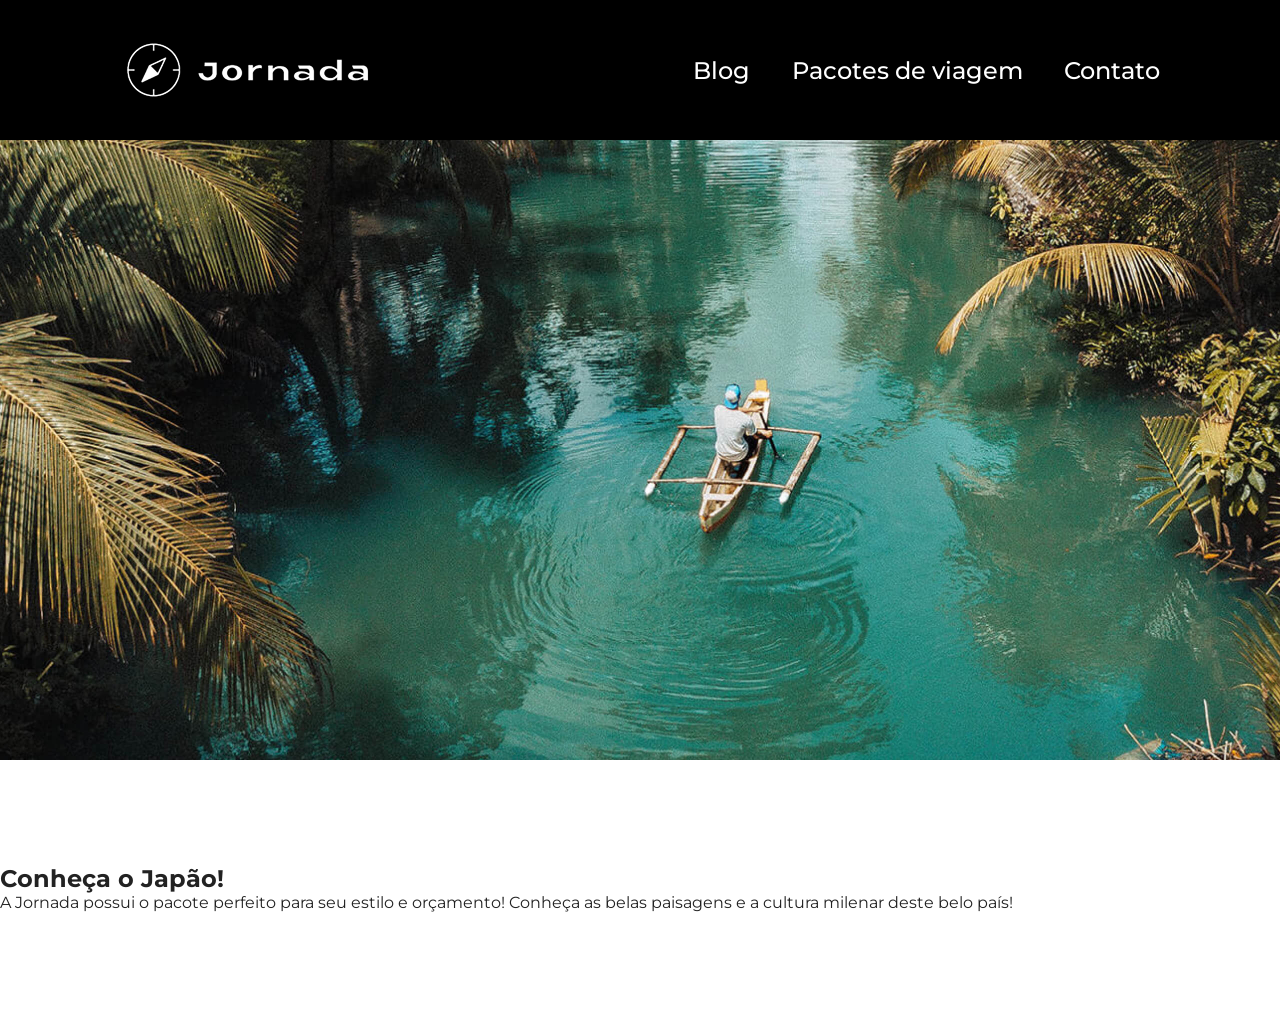
==== pacotes-de-viagem.html @ 65d0f672 "feat: packages page structure" ====
<!doctype html>
<html lang="pt-BR">
  <head>
    <meta charset="UTF-8" />
    <meta name="viewport" content="width=device-width, initial-scale=1.0" />

    <link rel="preconnect" href="https://fonts.googleapis.com" />
    <link rel="preconnect" href="https://fonts.gstatic.com" crossorigin />
    <link
      href="https://fonts.googleapis.com/css2?family=Montserrat:ital,wght@0,100..900;1,100..900&display=swap"
      rel="stylesheet"
    />

    <title>Pacotes de viagem</title>

    <link rel="shortcut icon" href="favico.svg" type="image/x-icon" />
    <link rel="stylesheet" href="assets/css/style.css" />
  </head>
  <body>
    <header class="main-header">
      <a class="logo" href="index.html" title="Página inicial">
        <img
          class="logo-mibile"
          src="assets/images/bussola-branca.png"
          alt=" Logo da Jornada Viagens na cor branca"
        />
        <img
          class="logo-desk"
          src="assets/images/logo-completa.png"
          alt="Logo da Jornada Viagens"
        />
      </a>

      <div class="navigation-menu">
        <label for="menu">
          <img src="assets/images/menu.png" alt="Imagem do menu hambúrguer" />
        </label>

        <input type="checkbox" id="menu" hidden />

        <nav>
          <ul class="list-links">
            <li><a href="#" target="_blank" title="Acessar Blog">Blog</a></li>
            <li>
              <a
                href="pacotes-de-viagem.html"
                target="_blank"
                title="Acessar Pacotes de viagem"
                >Pacotes de viagem</a
              >
            </li>
            <li>
              <a href="#" target="_blank" title="Acessar Contato">Contato</a>
            </li>
          </ul>
        </nav>
      </div>
    </header>

    <main>
      <section class="hero pacotes">
        <div class="hero-img pacotes"></div>

        <h1 class="title-hero pacotes">Conheça o Japão!</h1>

        <p>
          A Jornada possui o pacote perfeito para seu estilo e orçamento!
          Conheça as belas paisagens e a cultura milenar deste belo país!
        </p>
      </section>
    </main>
  </body>
</html>
---- assets/css/style.css ----
@import url(global.css);
@import url(header.css);
@import url(hero.css);
@import url(offers.css);
@import url(search.css);
@import url(destinations.css);
@import url(payments.css);
@import url(testimonials.css);
@import url(footer.css);
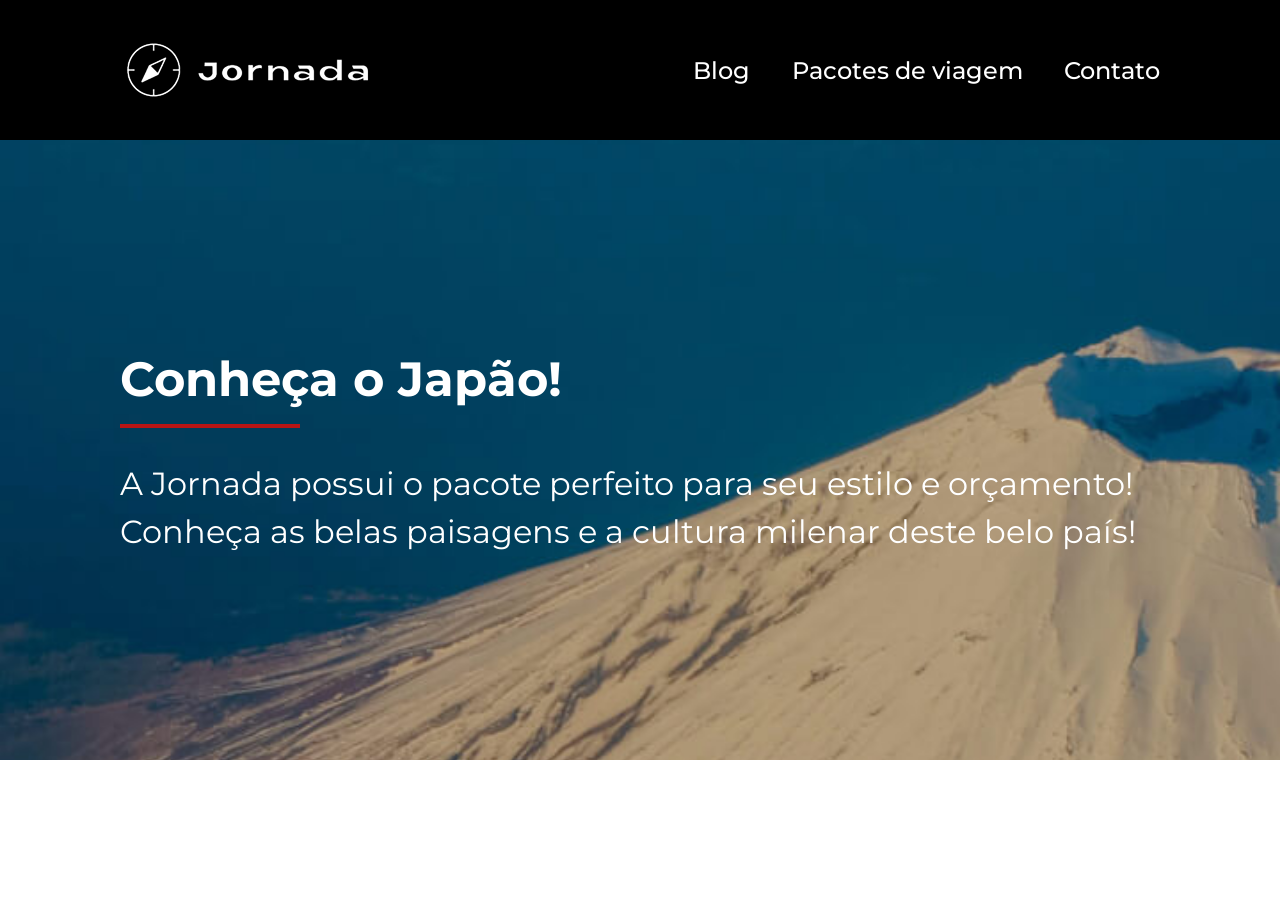
==== commit bd40bc77: "feat: Packages page style" ====
--- a/pacotes-de-viagem.html
+++ b/pacotes-de-viagem.html
@@ -59,14 +59,16 @@
 
     <main>
       <section class="hero pacotes">
-        <div class="hero-img pacotes"></div>
+        <div class="hero-img pacotes">
+          <h1 class="title-hero pacotes">Conheça o Japão!</h1>
 
-        <h1 class="title-hero pacotes">Conheça o Japão!</h1>
+          <hr />
 
-        <p>
-          A Jornada possui o pacote perfeito para seu estilo e orçamento!
-          Conheça as belas paisagens e a cultura milenar deste belo país!
-        </p>
+          <p>
+            A Jornada possui o pacote perfeito para seu estilo e orçamento!
+            Conheça as belas paisagens e a cultura milenar deste belo país!
+          </p>
+        </div>
       </section>
     </main>
   </body>
--- a/assets/css/style.css
+++ b/assets/css/style.css
@@ -7,3 +7,4 @@
 @import url(payments.css);
 @import url(testimonials.css);
 @import url(footer.css);
+@import url(pacotes.css);
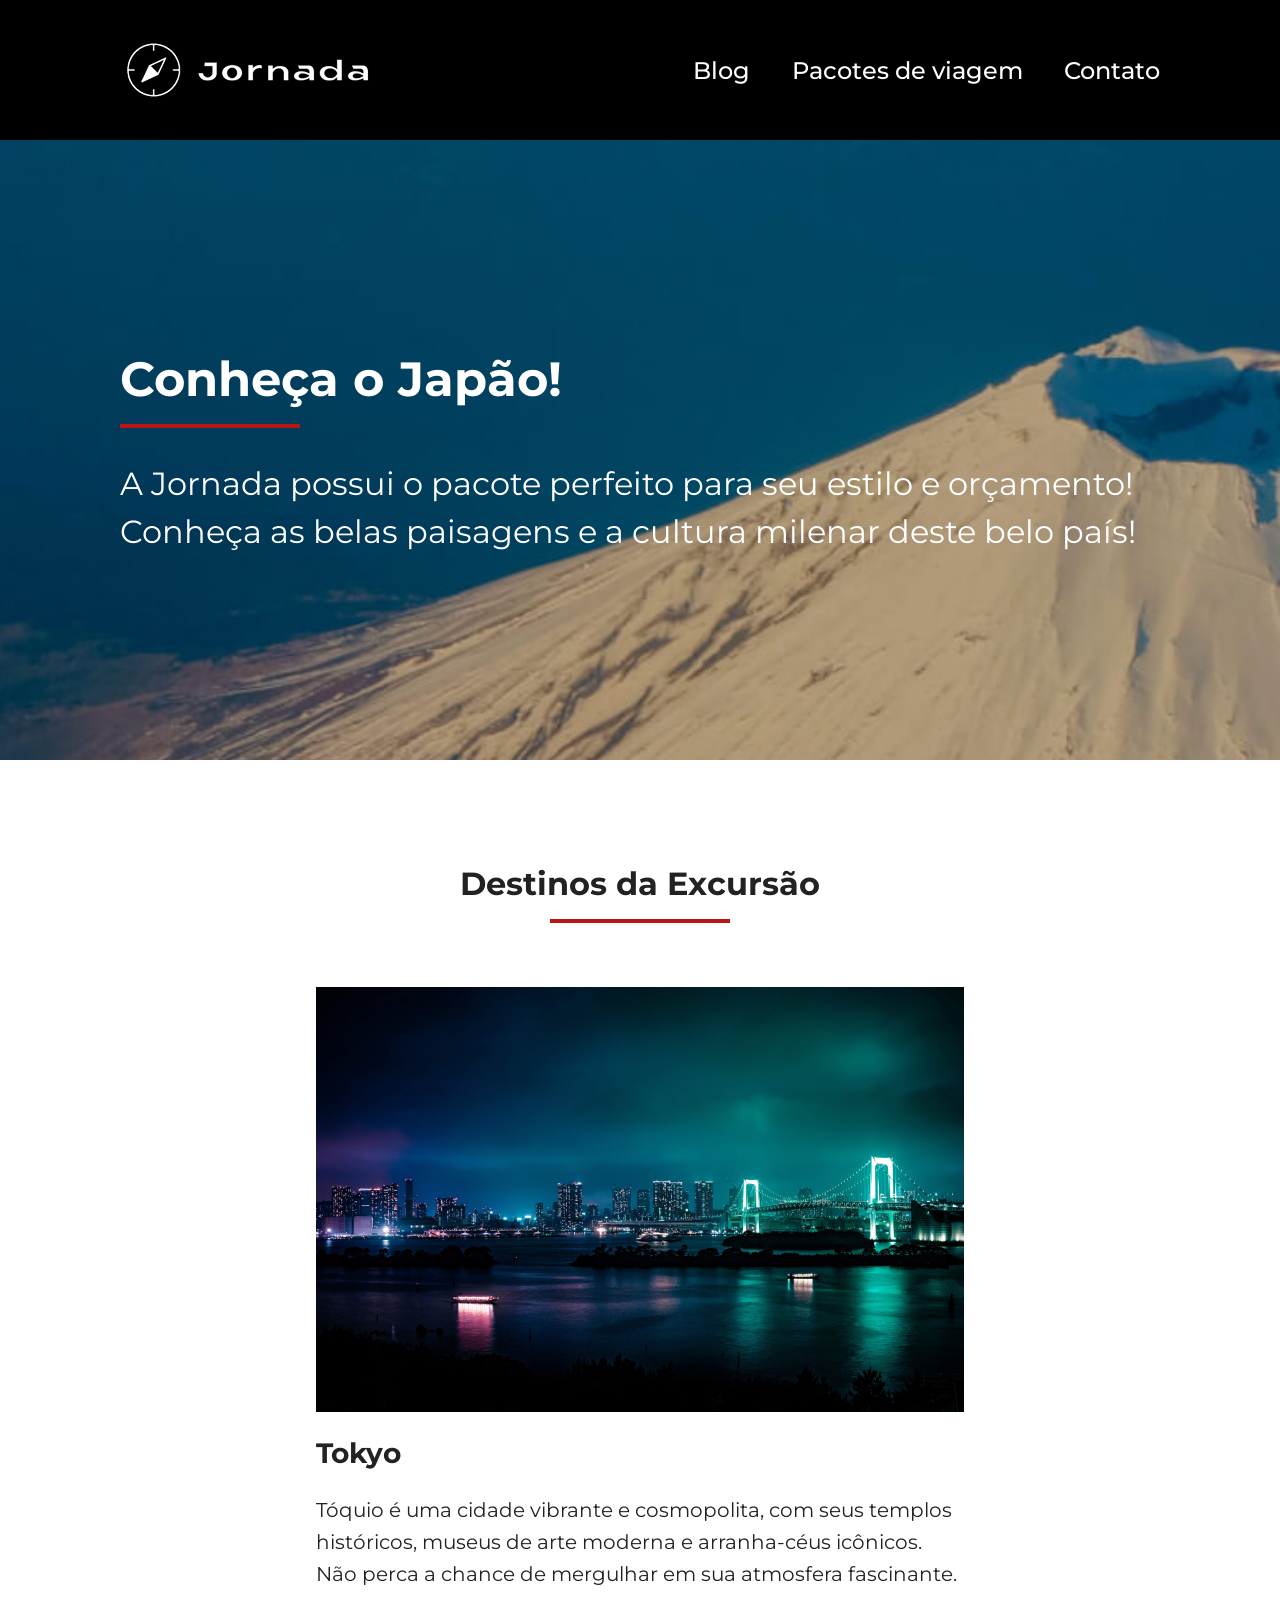
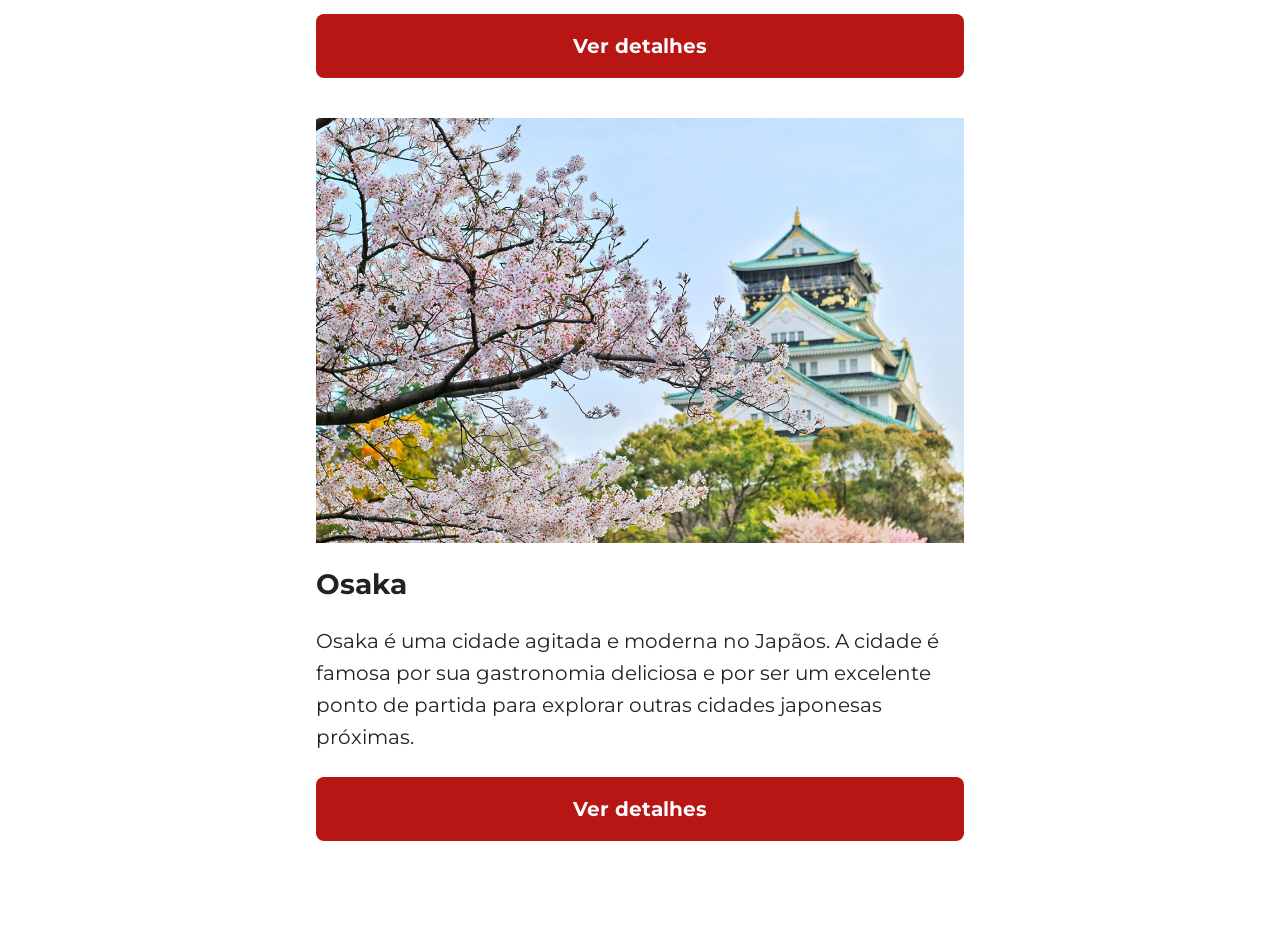
==== commit 1a4f3fd7: "feat: reuse of the destinations section" ====
--- a/pacotes-de-viagem.html
+++ b/pacotes-de-viagem.html
@@ -70,6 +70,45 @@
           </p>
         </div>
       </section>
+
+      <section class="destinations">
+        <div class="section-title">
+          <h2>Destinos da Excursão</h2>
+          <hr />
+        </div>
+
+        <div class="destination-items">
+          <article class="item">
+            <header>
+              <div class="img-item tokyo"></div>
+              <h3 class="content-title">Tokyo</h3>
+            </header>
+            <p class="content-text">
+              Tóquio é uma cidade vibrante e cosmopolita, com seus templos
+              históricos, museus de arte moderna e arranha-céus icônicos. Não
+              perca a chance de mergulhar em sua atmosfera fascinante.
+            </p>
+            <footer>
+              <a href="#" class="button">Ver detalhes</a>
+            </footer>
+          </article>
+
+          <article class="item">
+            <header>
+              <div class="img-item osaka"></div>
+              <h3 class="content-title">Osaka</h3>
+            </header>
+            <p class="content-text">
+              Osaka é uma cidade agitada e moderna no Japãos. A cidade é famosa
+              por sua gastronomia deliciosa e por ser um excelente ponto de
+              partida para explorar outras cidades japonesas próximas.
+            </p>
+            <footer>
+              <a href="#" class="button">Ver detalhes</a>
+            </footer>
+          </article>
+        </div>
+      </section>
     </main>
   </body>
 </html>
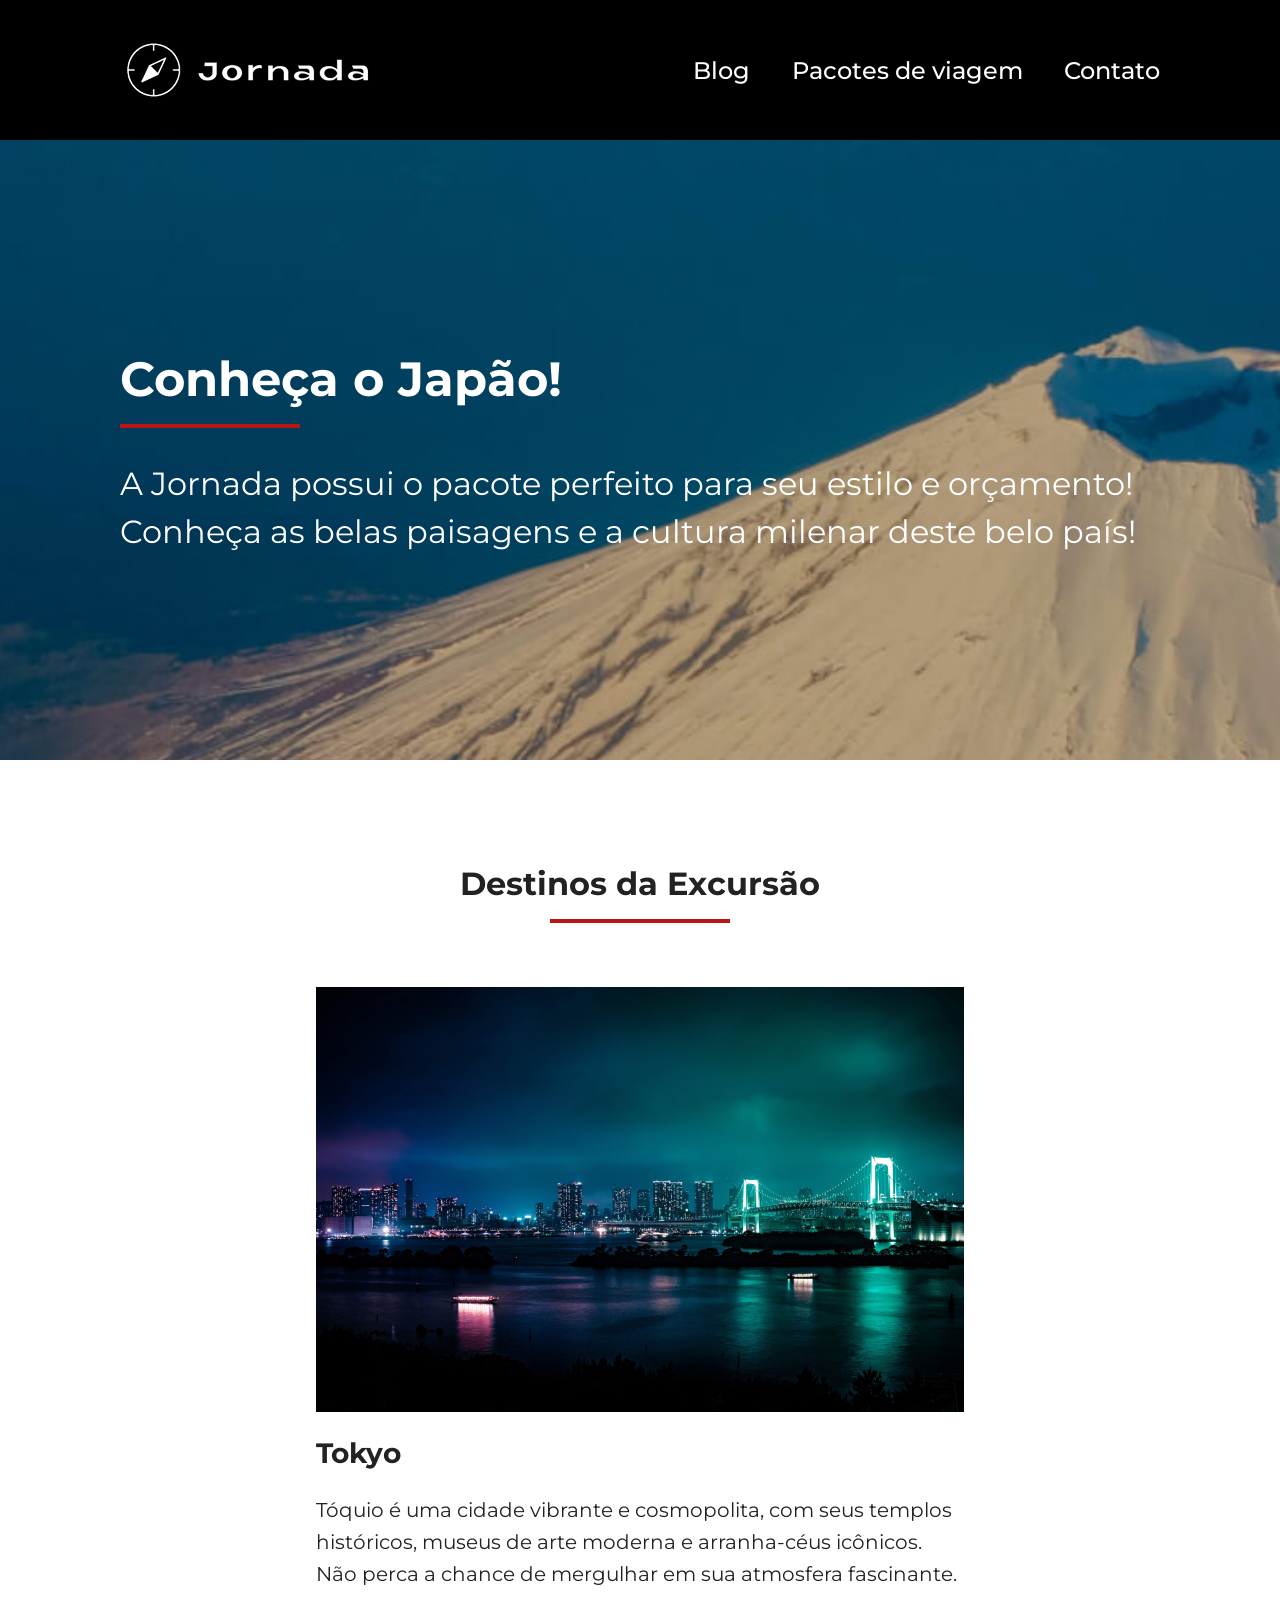
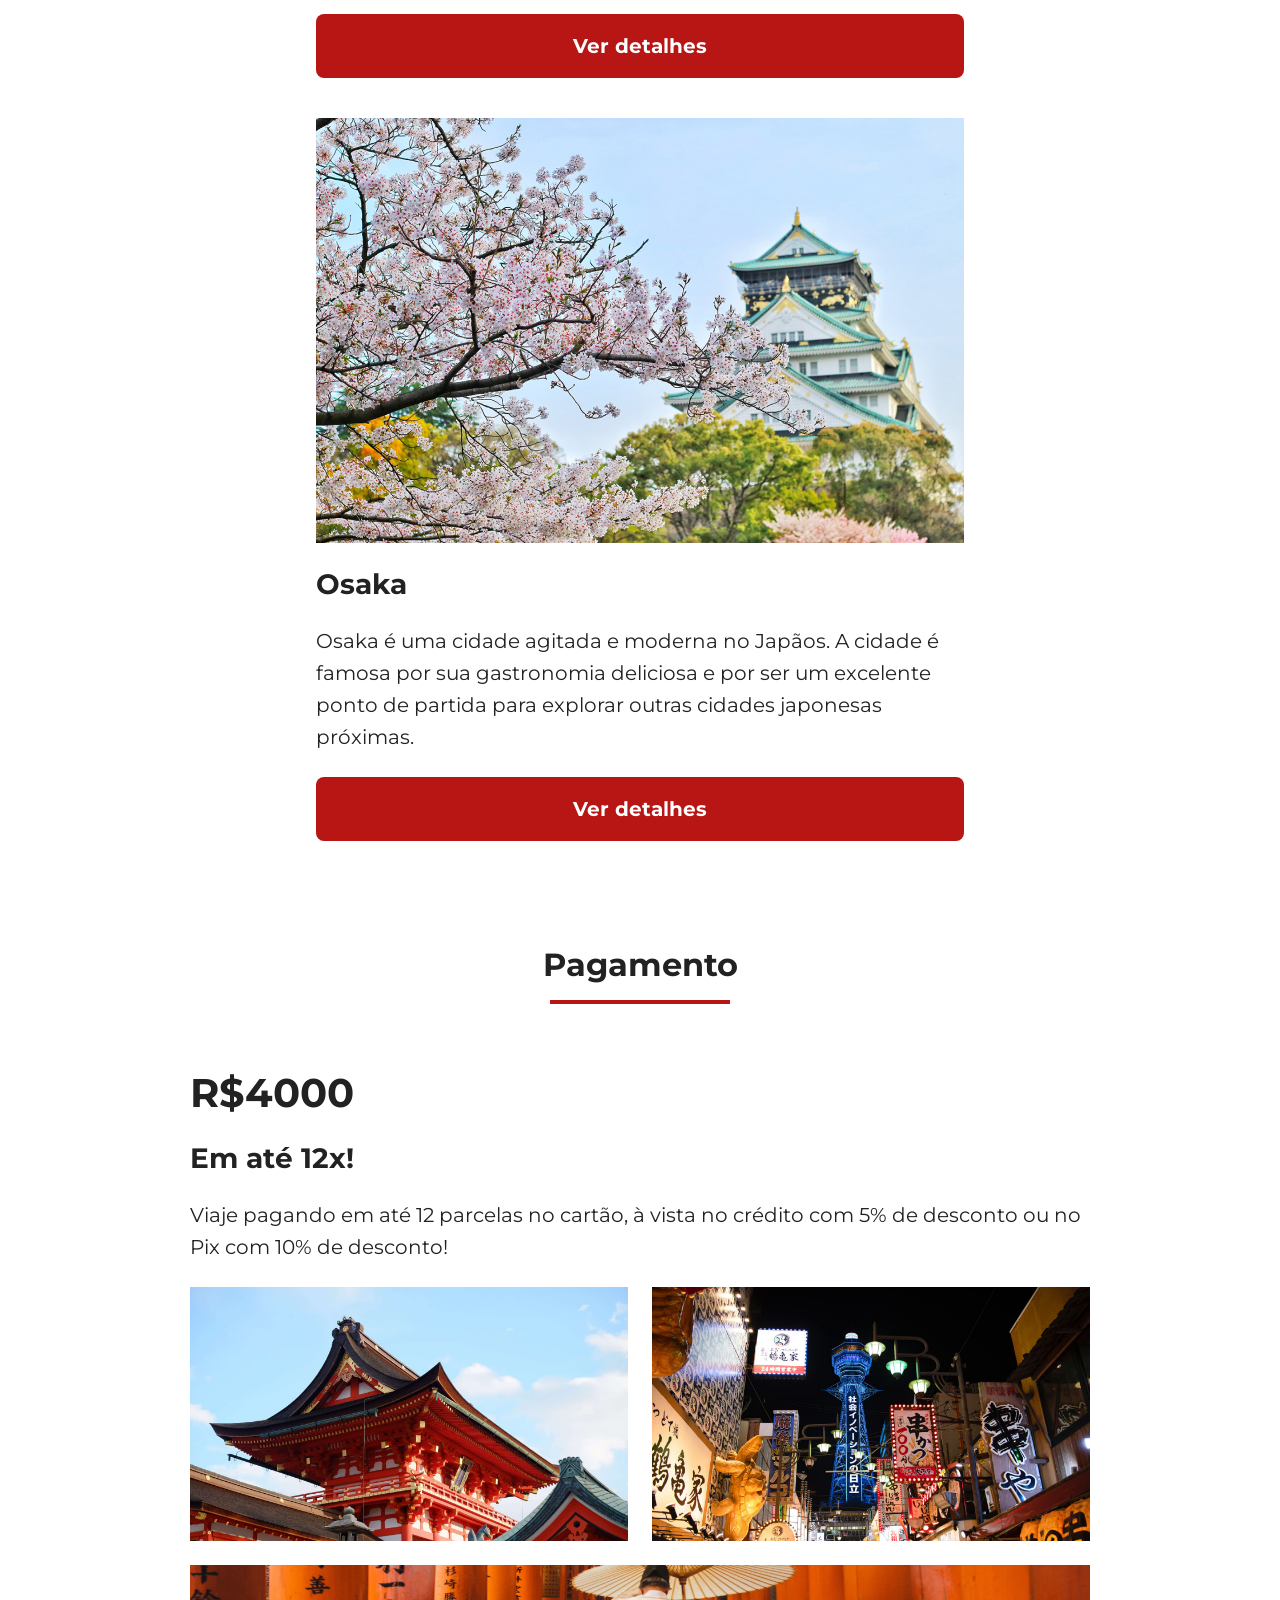
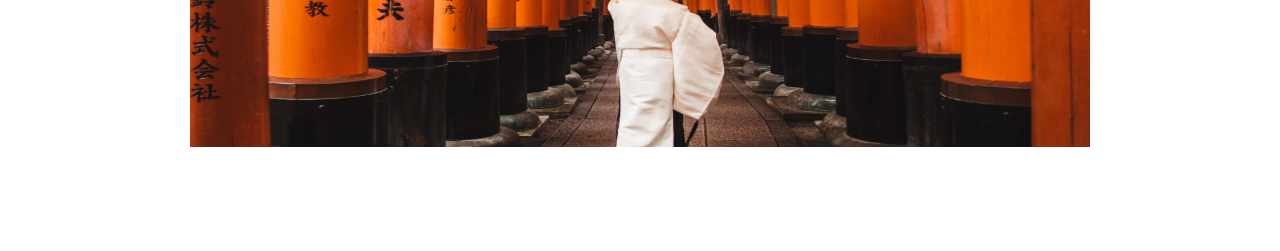
==== commit f5b9002d: "feat: payment session on the packages page style" ====
--- a/pacotes-de-viagem.html
+++ b/pacotes-de-viagem.html
@@ -109,6 +109,32 @@
           </article>
         </div>
       </section>
+
+      <section class="payments">
+        <div class="section-title">
+          <h2>Pagamento</h2>
+          <hr />
+        </div>
+
+        <div class="content-section pagina-pacotes">
+          <div class="text-payments">
+            <p class="price pagina-pacotes">R$4000</p>
+            <h3 class="content-title">Em até 12x!</h3>
+            <p class="content-text">
+              Viaje pagando em até 12 parcelas no cartão, à vista no crédito com
+              5% de desconto ou no Pix com 10% de desconto!
+            </p>
+            <footer>
+              <a href="#" class="button pagina-pacotes">Ver detalhes</a>
+            </footer>
+          </div>
+          <div class="img-payments">
+            <div class="images casa"></div>
+            <div class="images cidade"></div>
+            <div class="images pessoa"></div>
+          </div>
+        </div>
+      </section>
     </main>
   </body>
 </html>
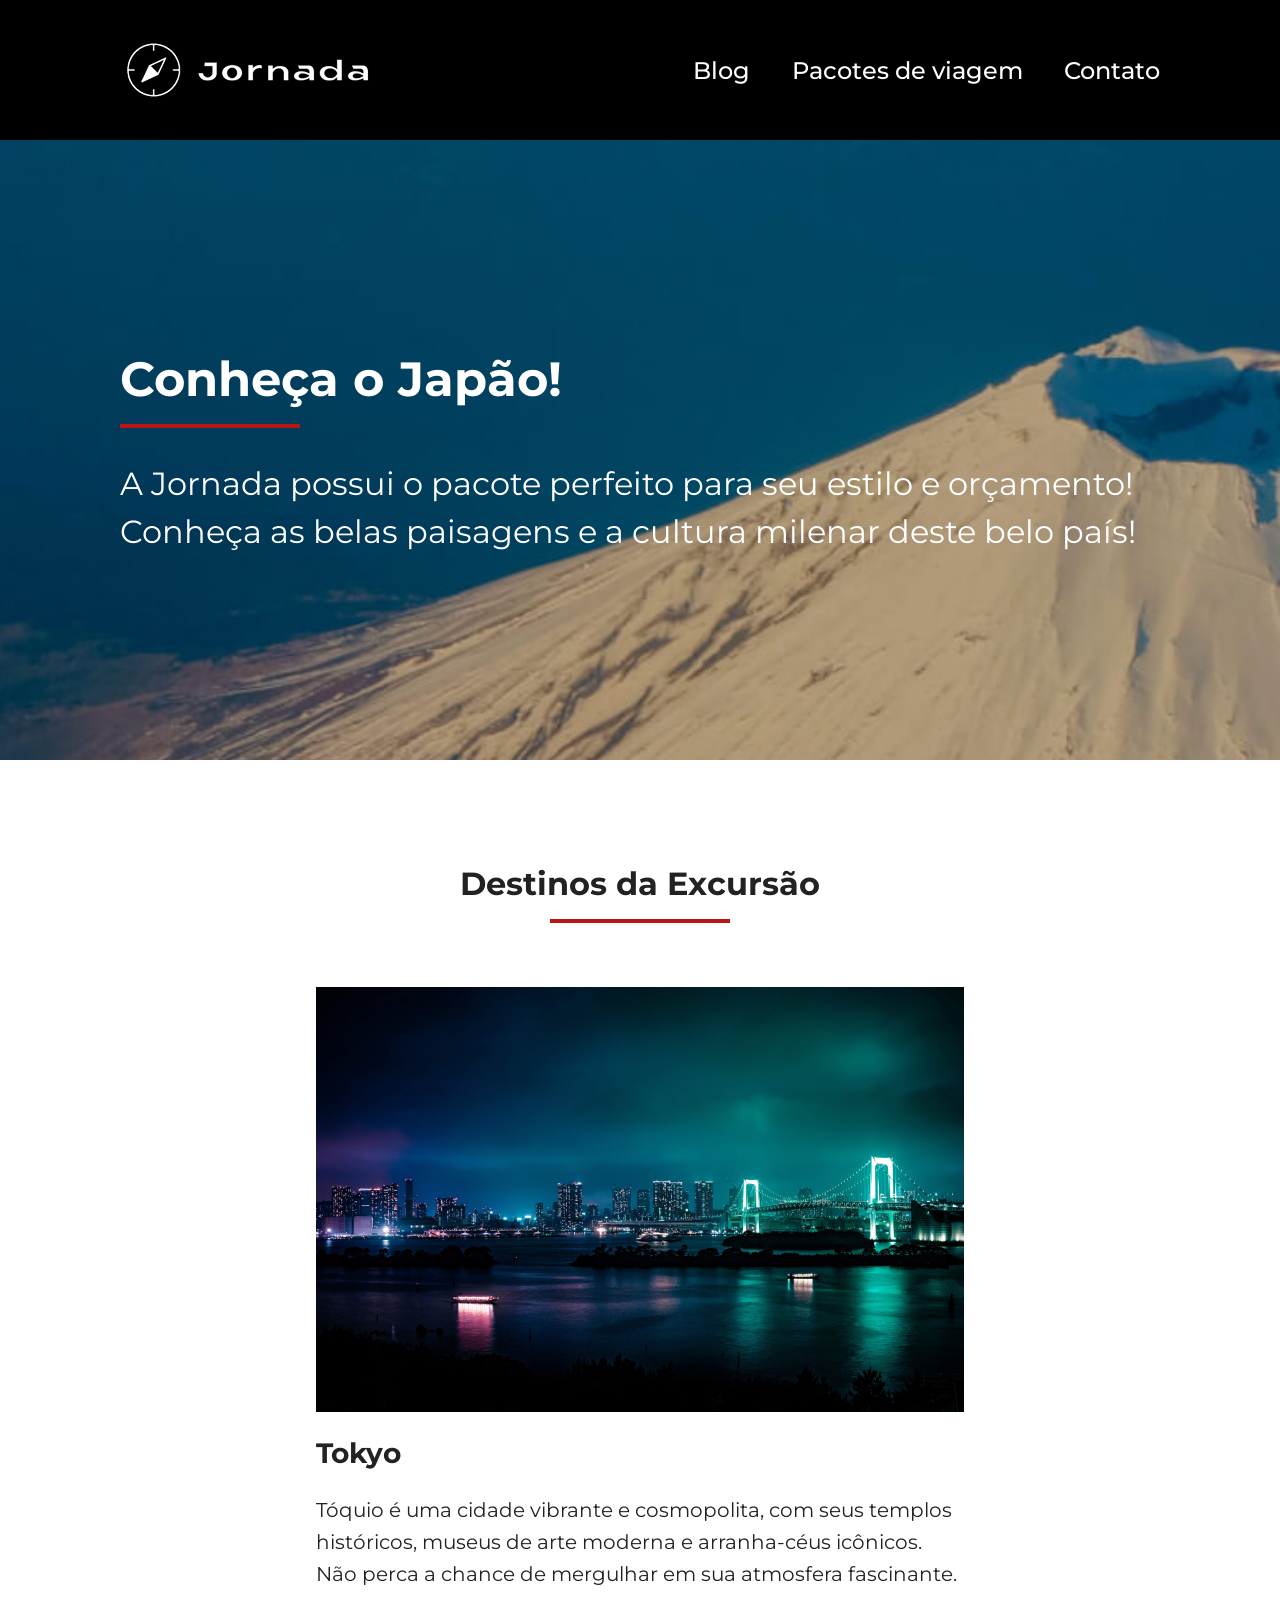
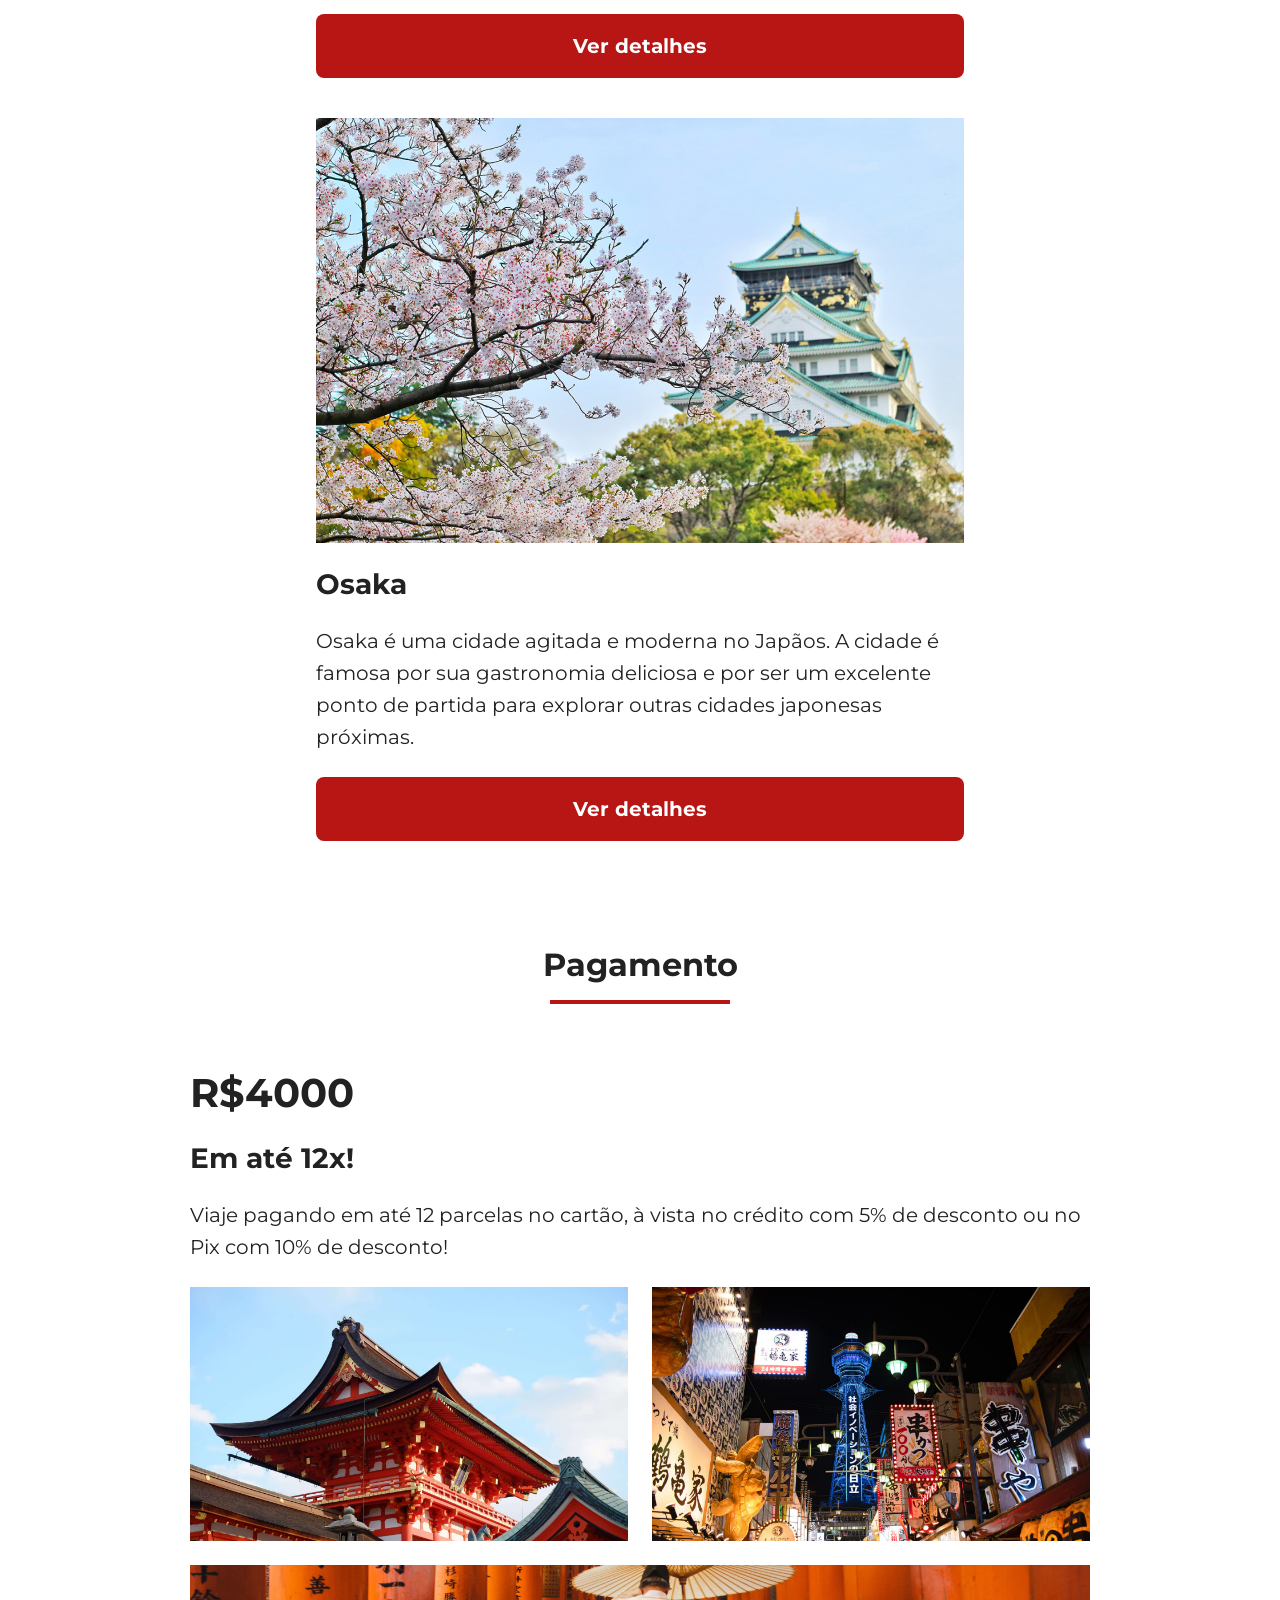
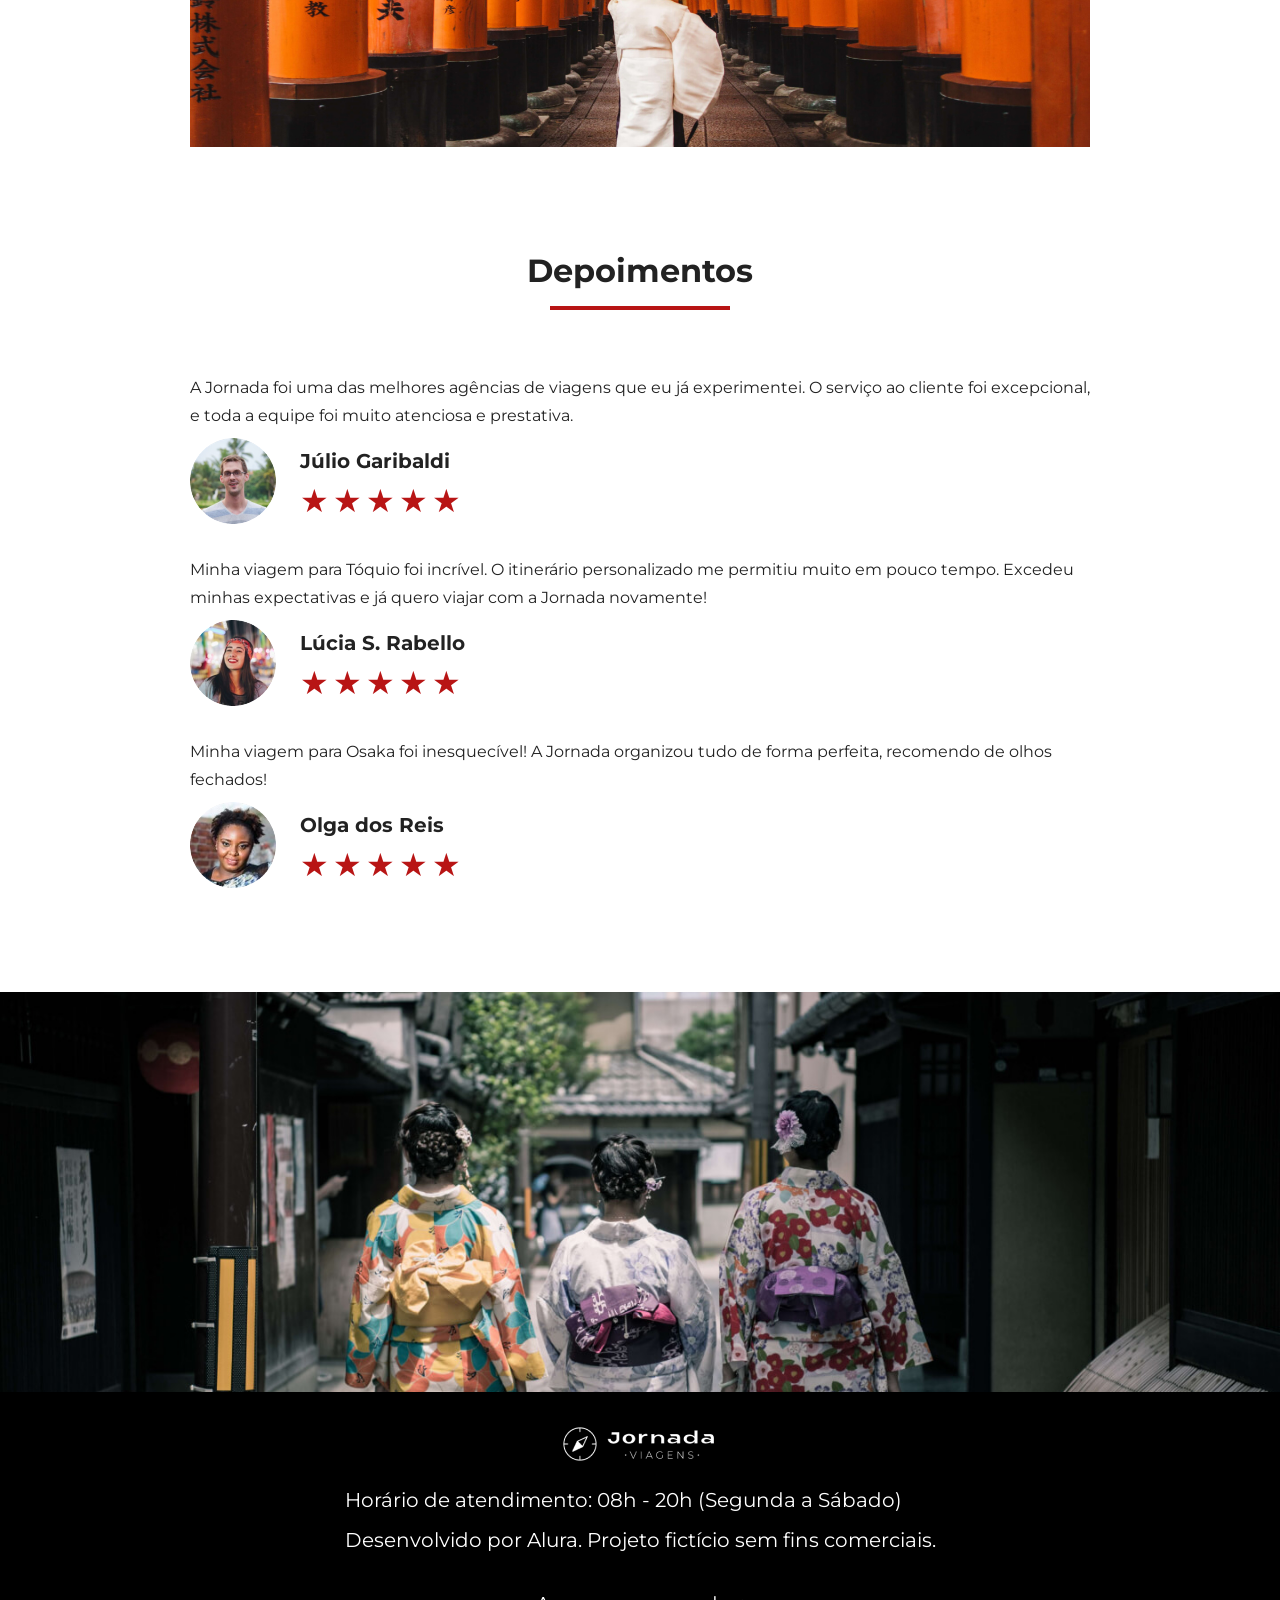
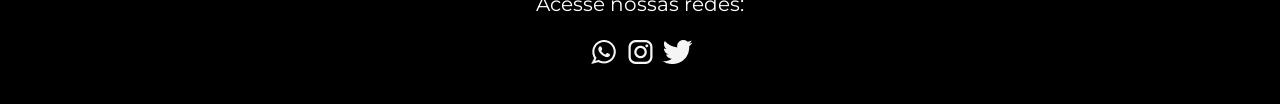
==== commit 8043cb97: "feat: Recent sessions on the packages page" ====
--- a/pacotes-de-viagem.html
+++ b/pacotes-de-viagem.html
@@ -135,6 +135,119 @@
           </div>
         </div>
       </section>
+
+      <section class="testimonial">
+        <div class="section-title">
+          <h2>Depoimentos</h2>
+          <hr />
+        </div>
+
+        <div class="testimonial-container">
+          <article>
+            <header>
+              <p>
+                A Jornada foi uma das melhores agências de viagens que eu já
+                experimentei. O serviço ao cliente foi excepcional, e toda a
+                equipe foi muito atenciosa e prestativa.
+              </p>
+            </header>
+            <footer>
+              <img
+                src="assets/images/avatar-julio.png"
+                alt="Imagem de perfil do usuário"
+              />
+              <div class="profile-content">
+                <h3>Júlio Garibaldi</h3>
+                <div class="rating">
+                  <span class="stars">★</span>
+                  <span class="stars">★</span>
+                  <span class="stars">★</span>
+                  <span class="stars">★</span>
+                  <span class="stars">★</span>
+                </div>
+              </div>
+            </footer>
+          </article>
+          <article>
+            <header>
+              <p>
+                Minha viagem para Tóquio foi incrível. O itinerário
+                personalizado me permitiu muito em pouco tempo. Excedeu minhas
+                expectativas e já quero viajar com a Jornada novamente!
+              </p>
+            </header>
+            <footer>
+              <img
+                src="assets/images/avatar-lucia.png"
+                alt="Imagem de perfil do usuário"
+              />
+              <div class="profile-content">
+                <h3>Lúcia S. Rabello</h3>
+                <div class="rating">
+                  <span class="stars">★</span>
+                  <span class="stars">★</span>
+                  <span class="stars">★</span>
+                  <span class="stars">★</span>
+                  <span class="stars">★</span>
+                </div>
+              </div>
+            </footer>
+          </article>
+          <article>
+            <header>
+              <p>
+                Minha viagem para Osaka foi inesquecível! A Jornada organizou
+                tudo de forma perfeita, recomendo de olhos fechados!
+              </p>
+            </header>
+            <footer>
+              <img
+                src="assets/images/avatar-olga.png"
+                alt="Imagem de perfil do usuário"
+              />
+              <div class="profile-content">
+                <h3>Olga dos Reis</h3>
+                <div class="rating">
+                  <span class="stars">★</span>
+                  <span class="stars">★</span>
+                  <span class="stars">★</span>
+                  <span class="stars">★</span>
+                  <span class="stars">★</span>
+                </div>
+              </div>
+            </footer>
+          </article>
+        </div>
+      </section>
+
+      <div class="image-footer pagina-pacotes"></div>
     </main>
+
+    <footer class="footer-page">
+      <div class="content-footer">
+        <img
+          class="footer-logo"
+          src="assets/images/logo-footer.png"
+          alt="Logo da Jornada Viagens"
+        />
+
+        <p>Horário de atendimento: 08h - 20h (Segunda a Sábado)</p>
+        <p>Desenvolvido por Alura. Projeto fictício sem fins comerciais.</p>
+      </div>
+
+      <div class="social-media">
+        <p>Acesse nossas redes:</p>
+
+        <a href="#" title="Acessar Whatsapp" target="_blank">
+          <img src="assets/images/whatsapp.png" alt="Logo Whatsapp" />
+        </a>
+        <a href="#" title="Acessar Instagram" target="_blank">
+          <img src="assets/images/instragam.png" alt="Logo Instagram" />
+        </a>
+        <a href="#" title="Acessar Facebook" target="_blank">
+          <img src="assets/images/x.png" alt="Logo Twitter" />
+        </a>
+      </div>
+    </footer>
   </body>
 </html>
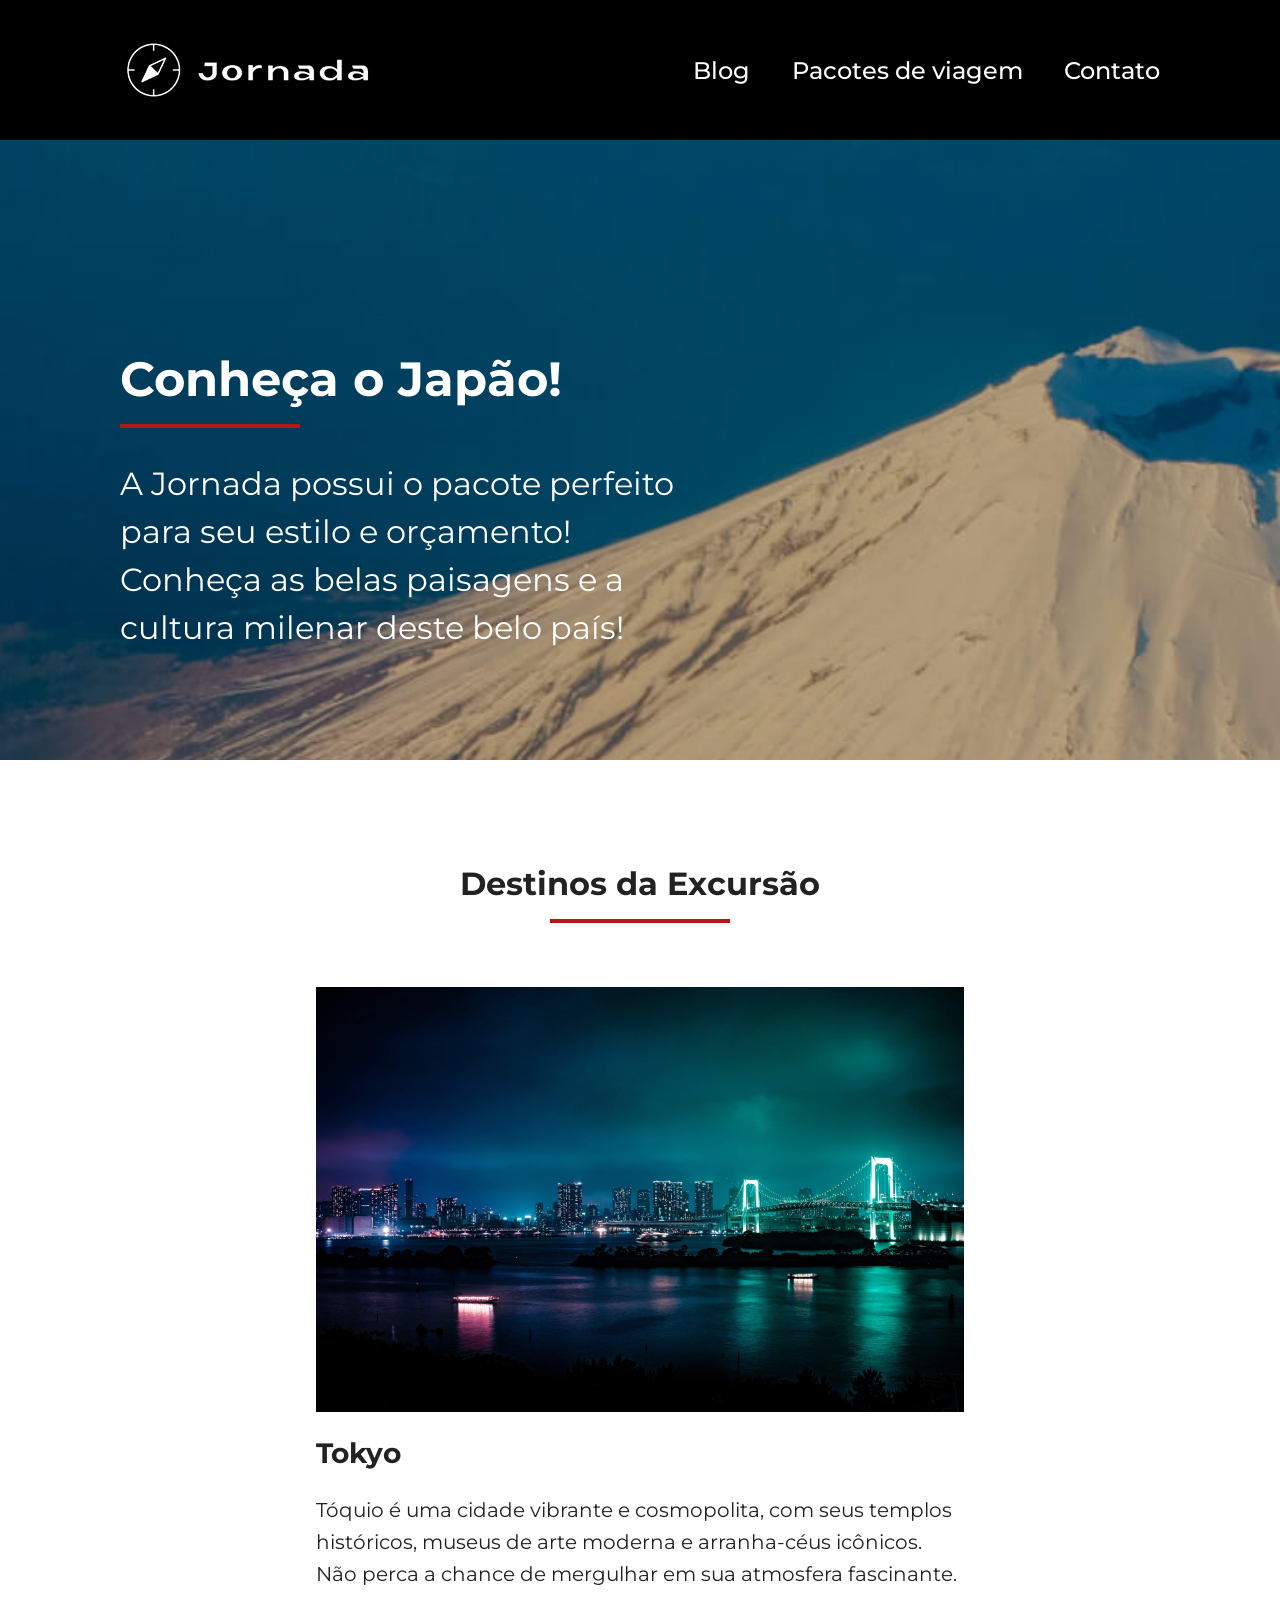
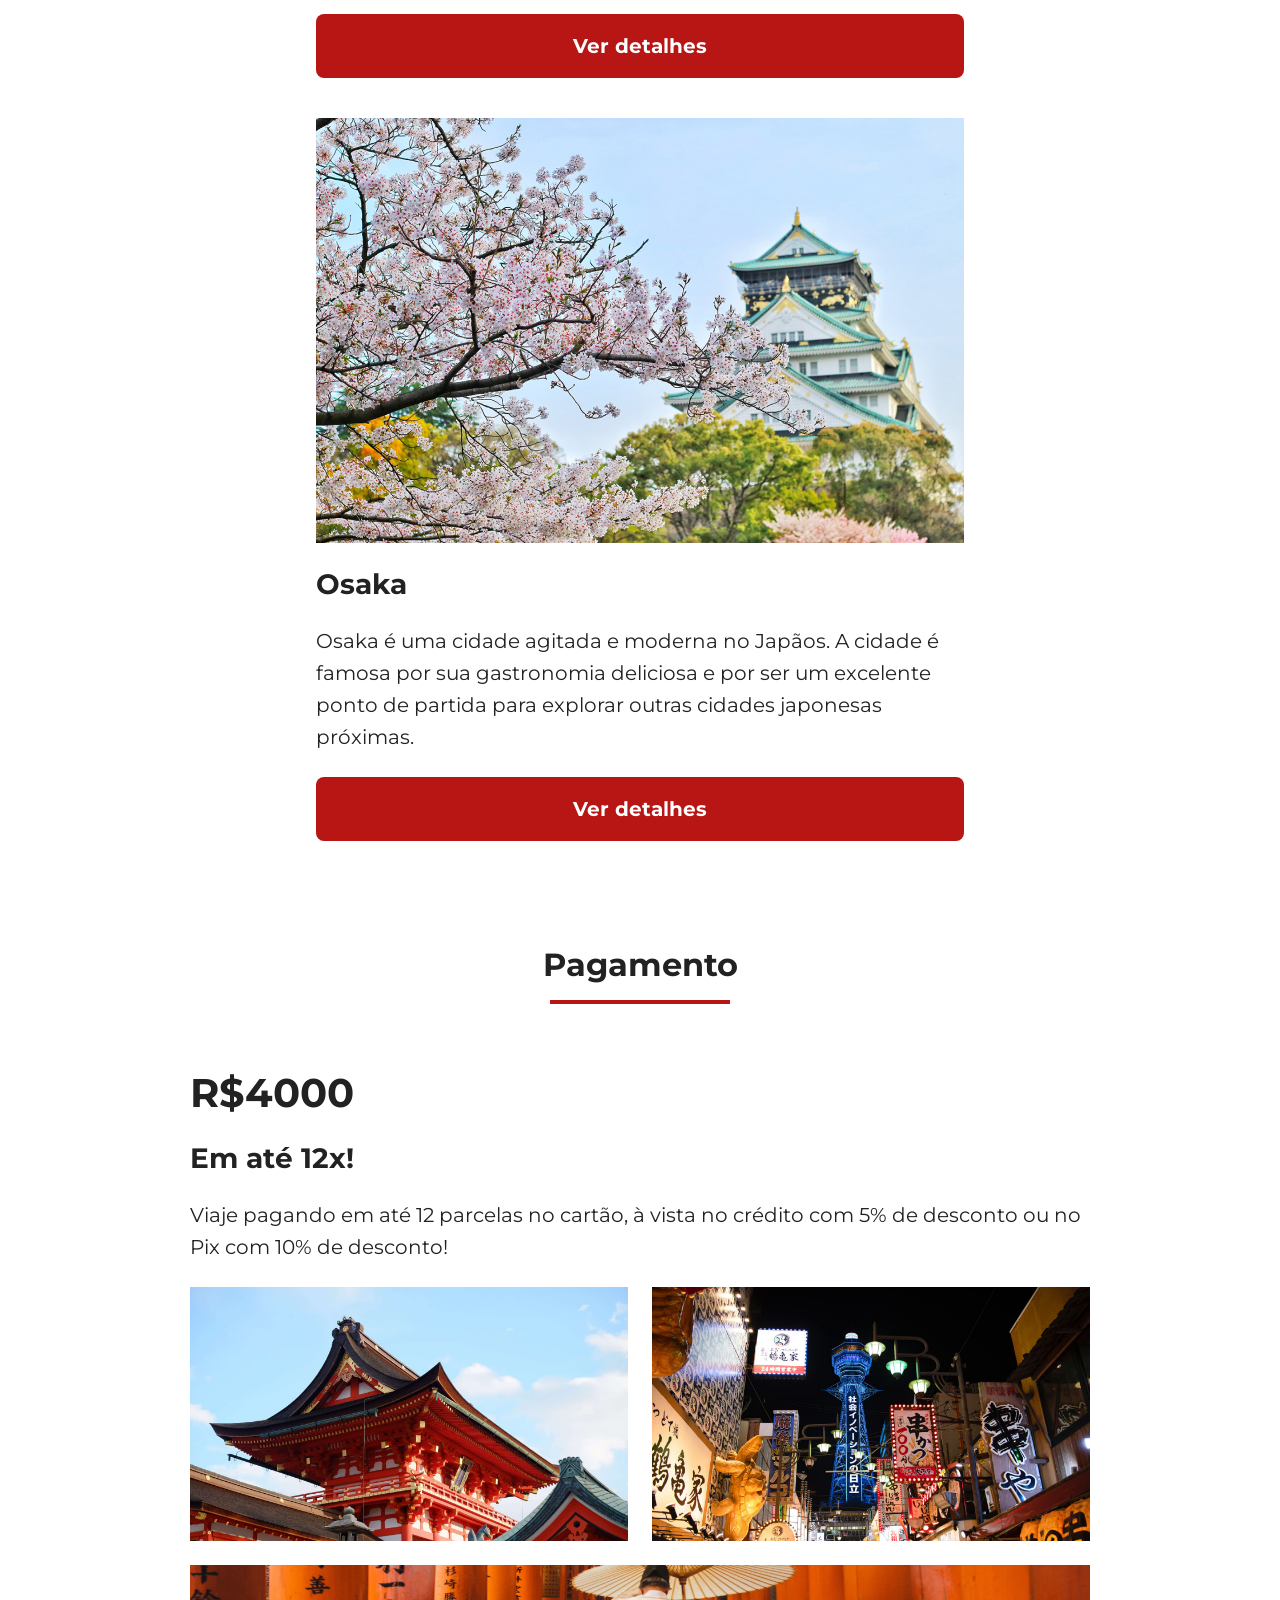
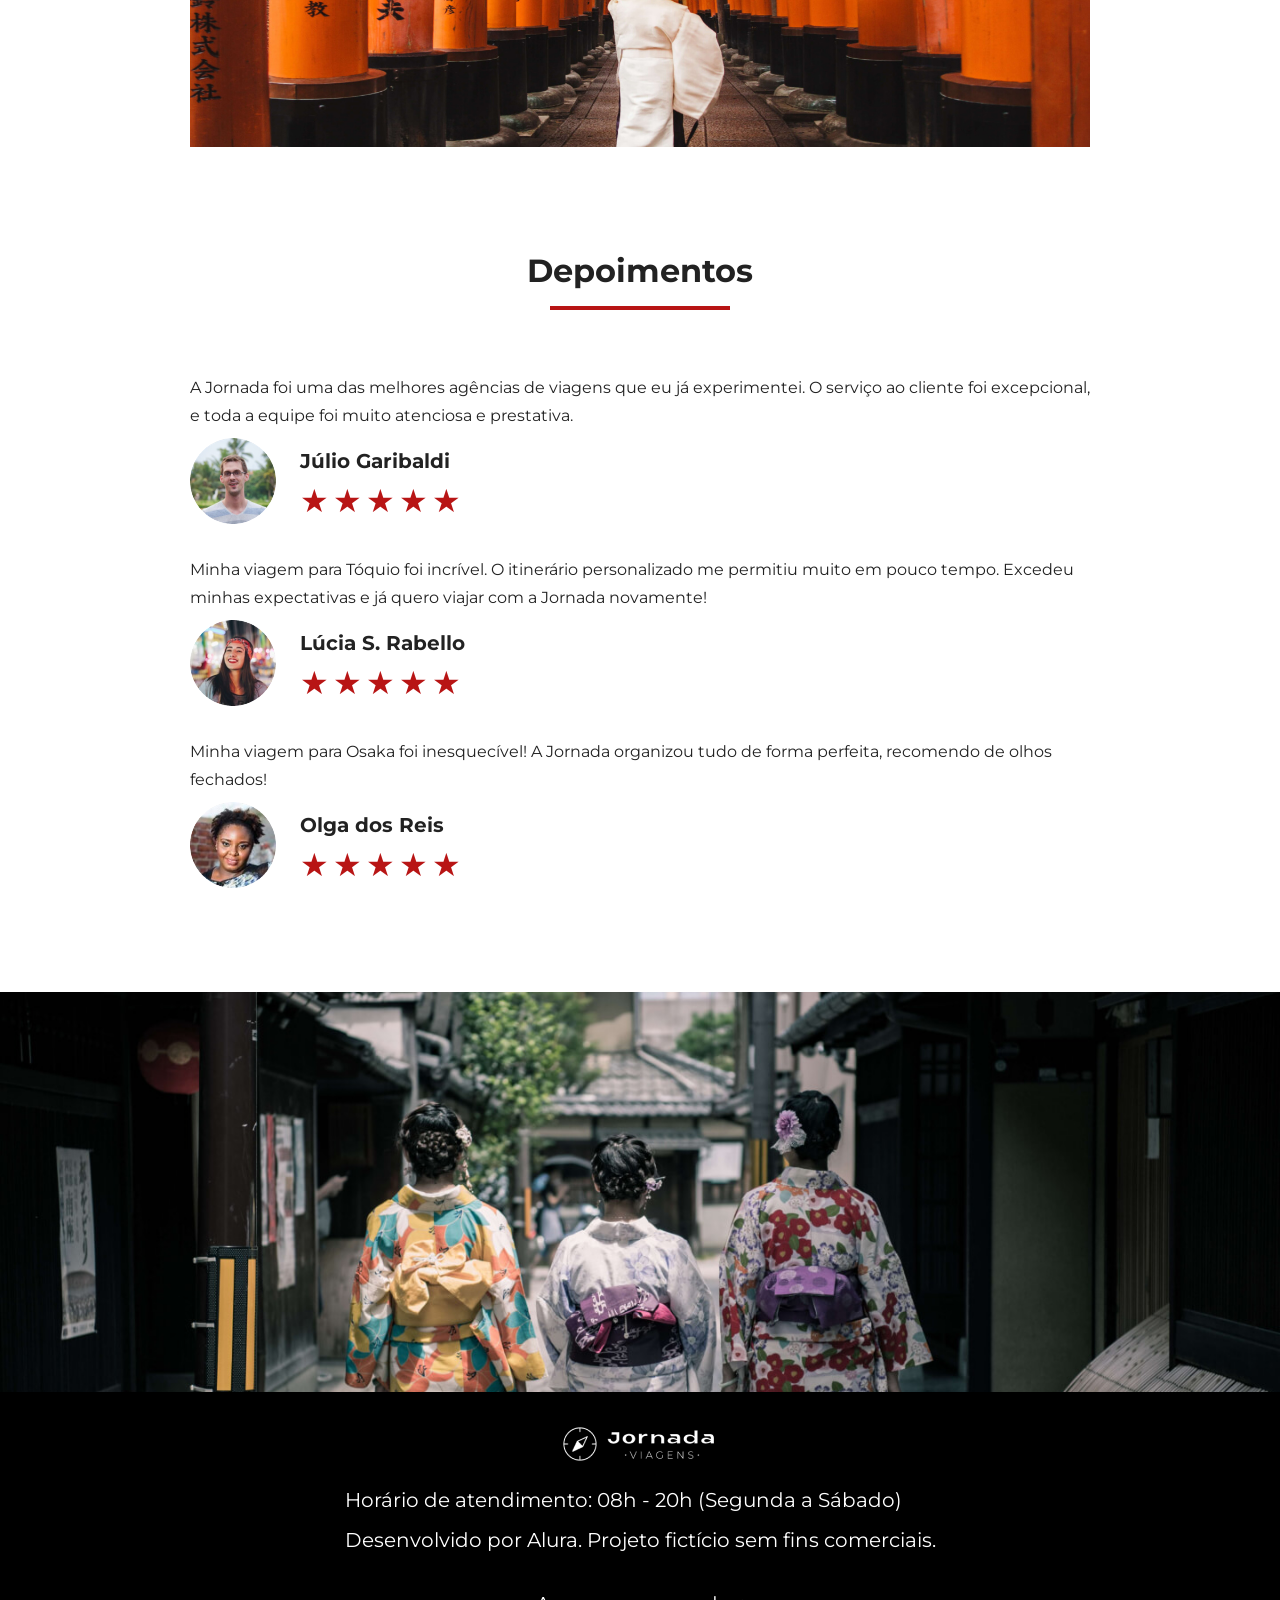
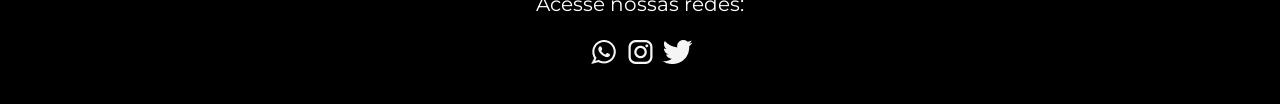
==== commit 5c5fb549: "feat: adjusting the hero's text" ====
--- a/pacotes-de-viagem.html
+++ b/pacotes-de-viagem.html
@@ -60,14 +60,16 @@
     <main>
       <section class="hero pacotes">
         <div class="hero-img pacotes">
-          <h1 class="title-hero pacotes">Conheça o Japão!</h1>
-
-          <hr />
-
-          <p>
-            A Jornada possui o pacote perfeito para seu estilo e orçamento!
-            Conheça as belas paisagens e a cultura milenar deste belo país!
-          </p>
+          <div class="hero-text-content">
+            <h1 class="title-hero pacotes">Conheça o Japão!</h1>
+
+            <hr />
+
+            <p>
+              A Jornada possui o pacote perfeito para seu estilo e orçamento!
+              Conheça as belas paisagens e a cultura milenar deste belo país!
+            </p>
+          </div>
         </div>
       </section>
 
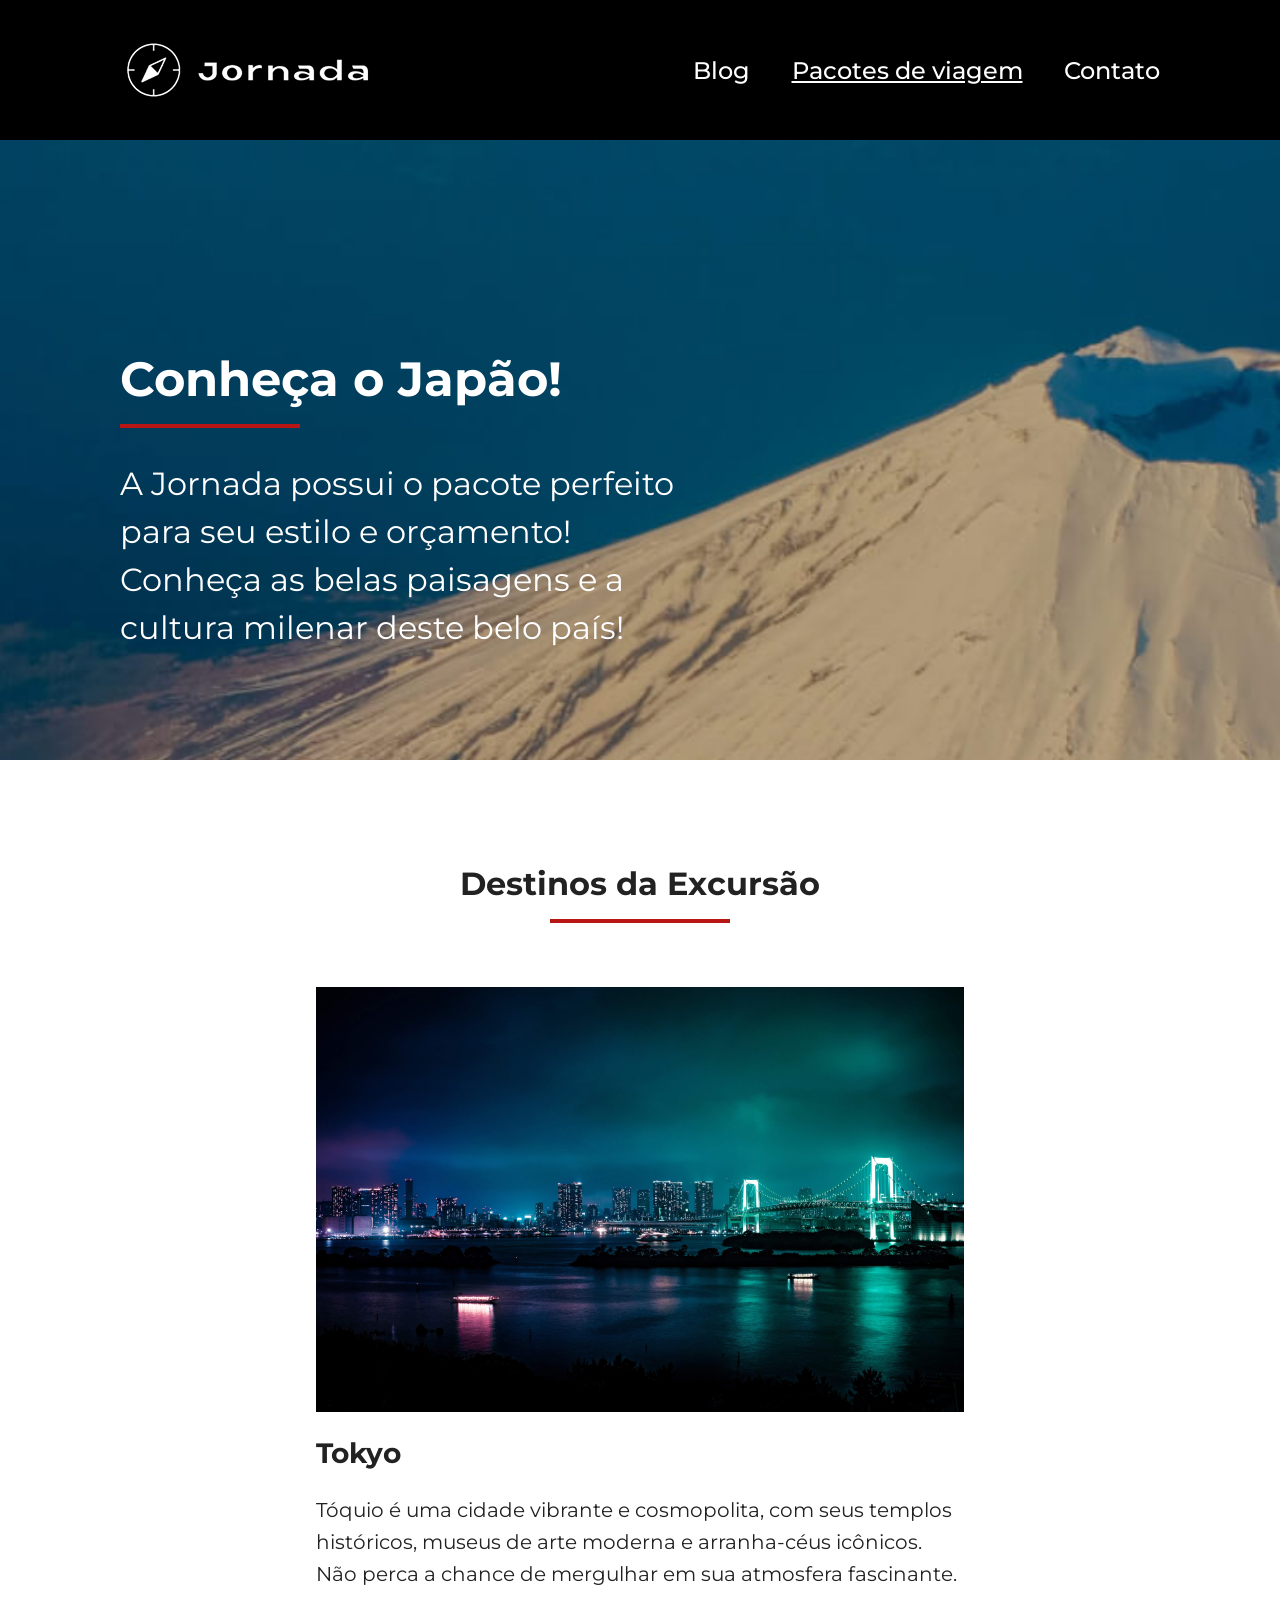
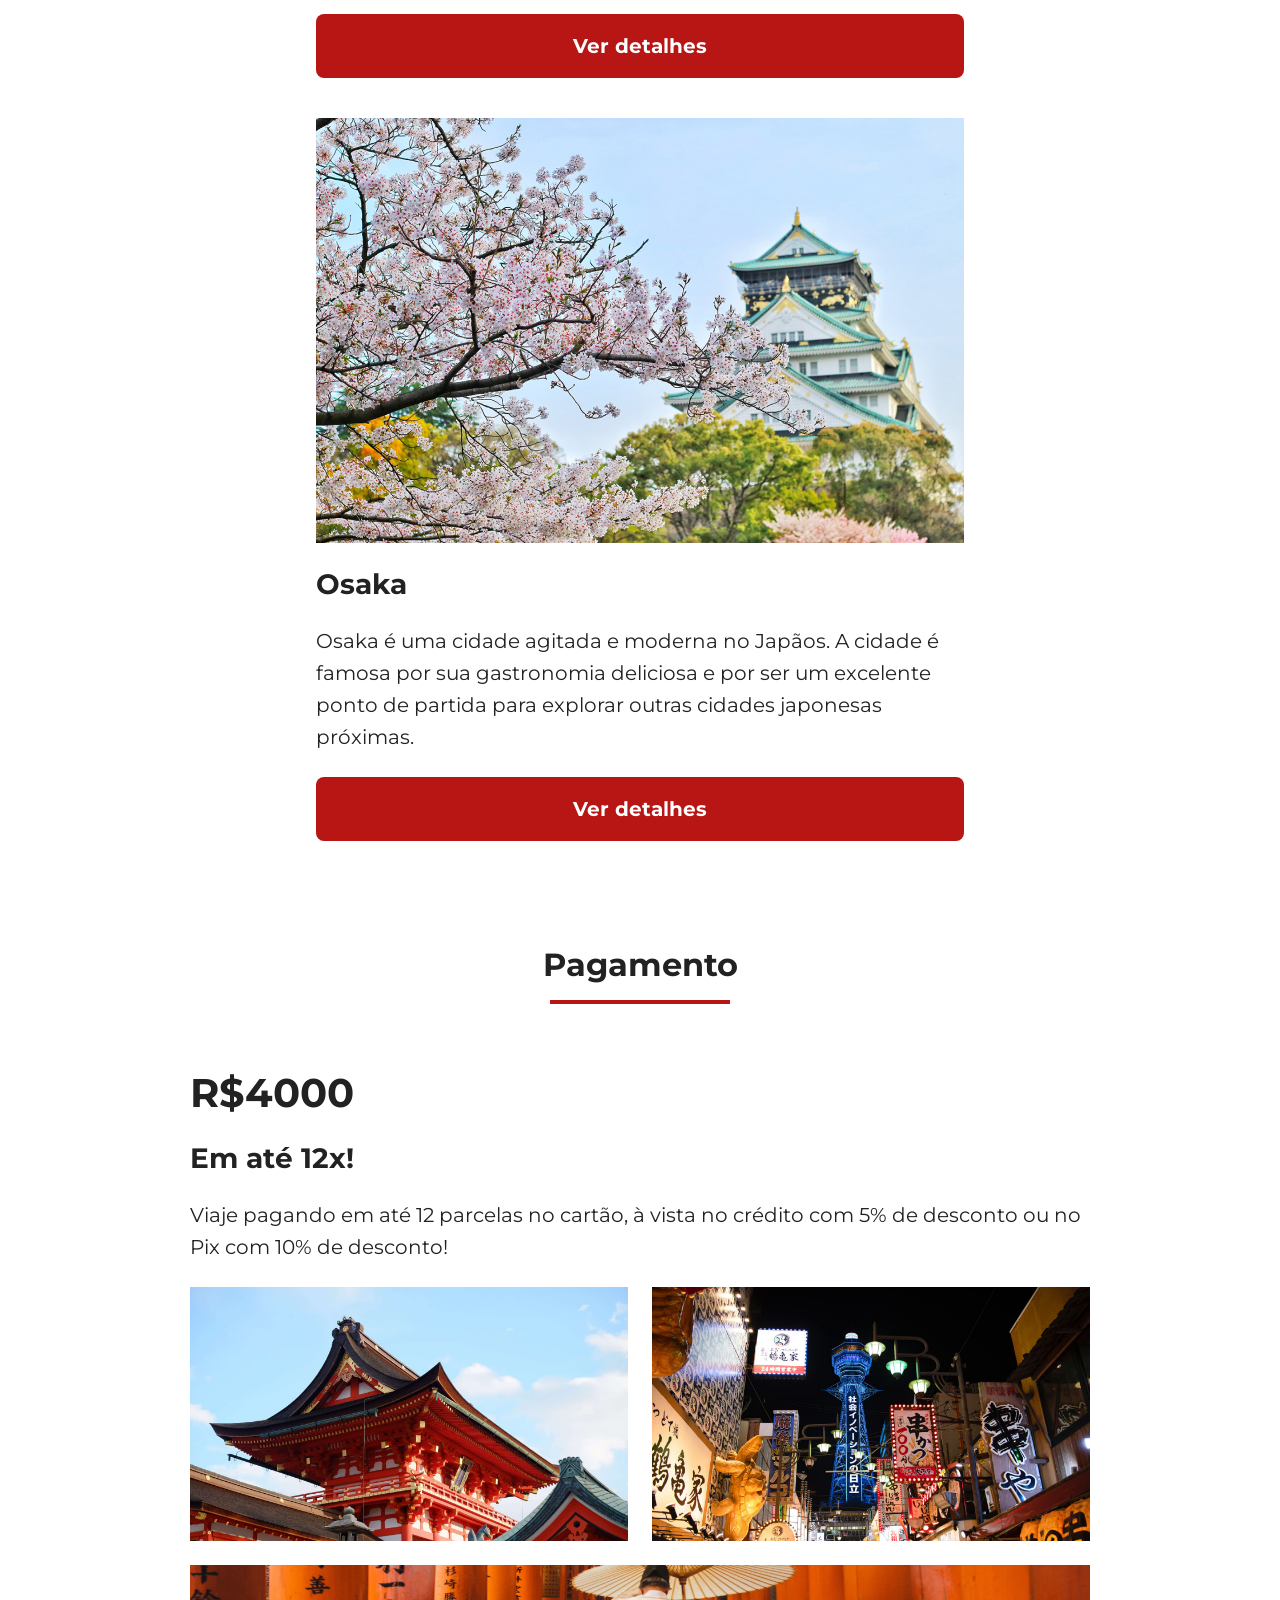
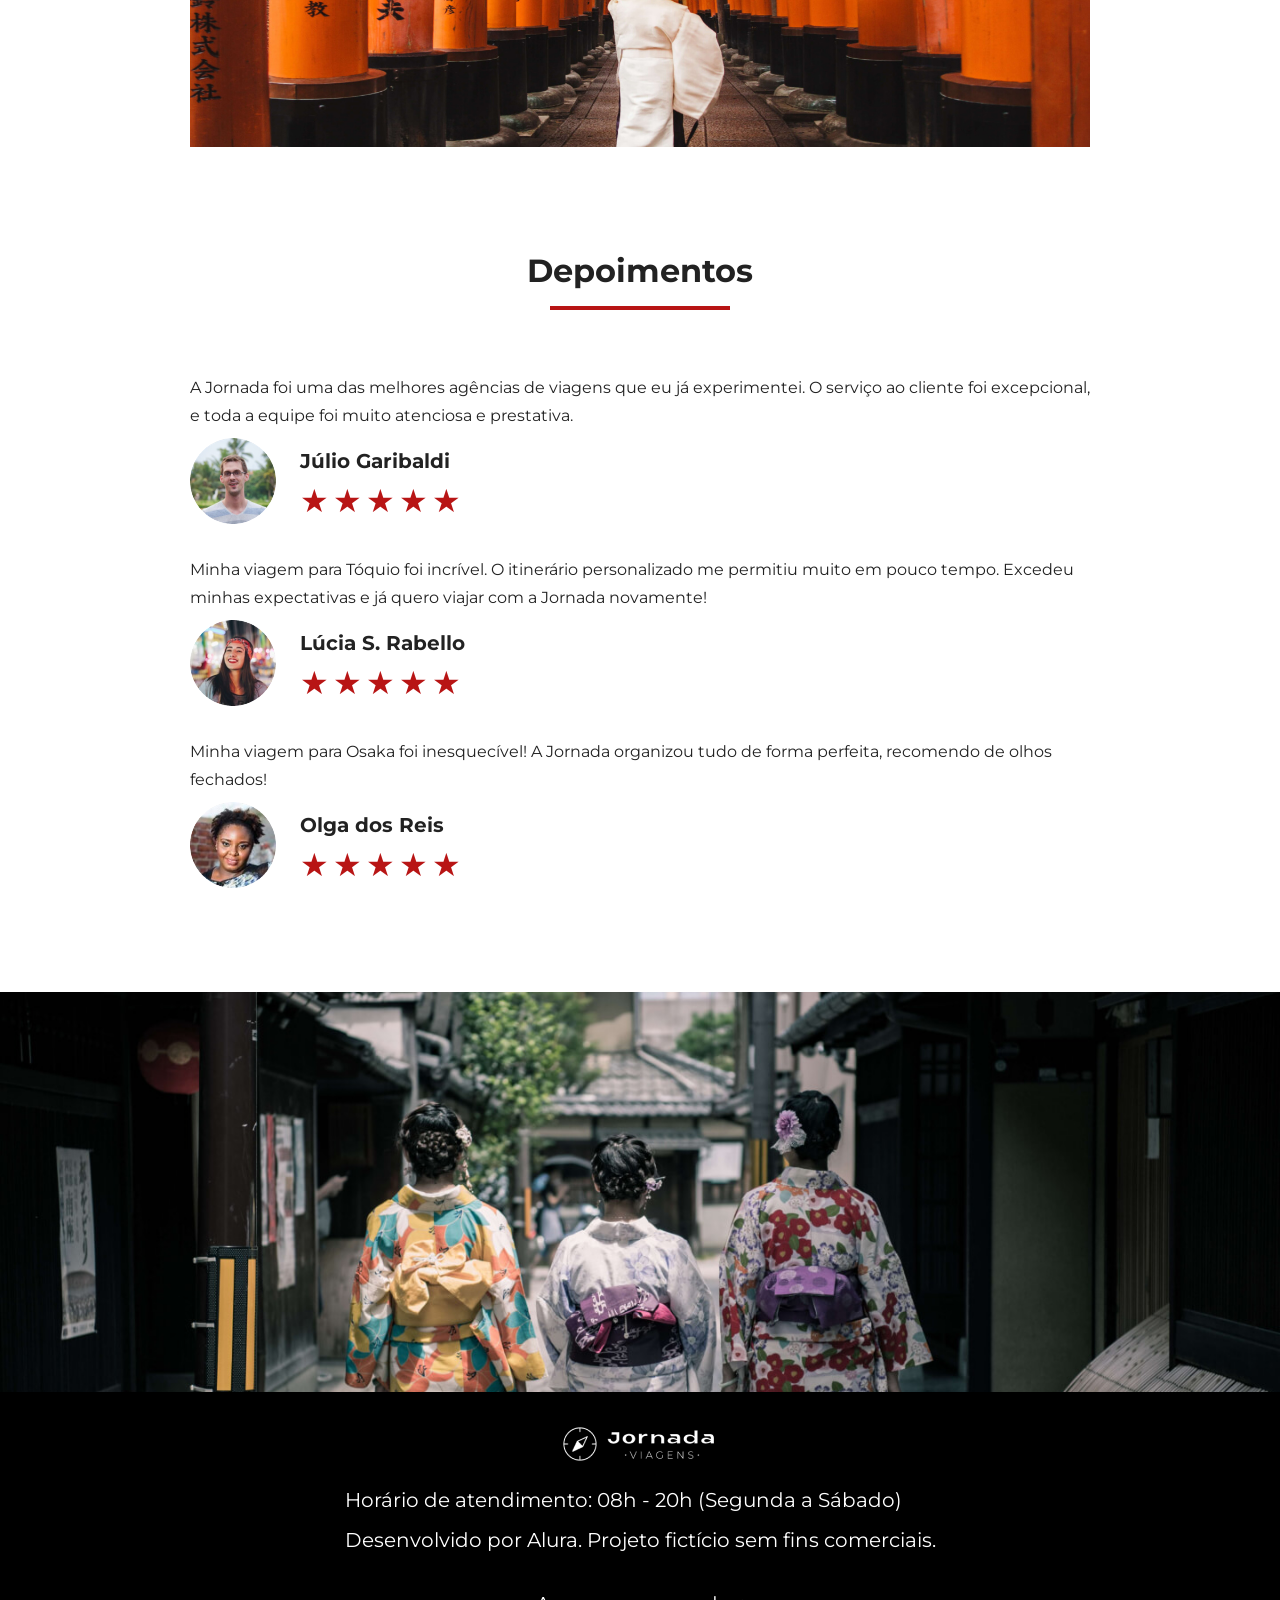
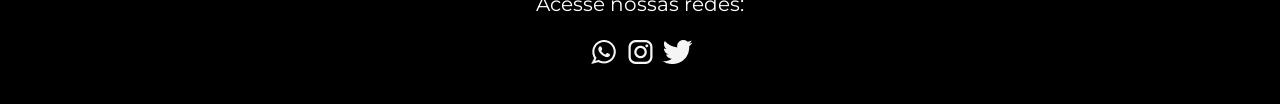
==== commit 8602bbc1: "chore: adjusting the nav links" ====
--- a/pacotes-de-viagem.html
+++ b/pacotes-de-viagem.html
@@ -43,8 +43,8 @@
             <li><a href="#" target="_blank" title="Acessar Blog">Blog</a></li>
             <li>
               <a
+                class="active"
                 href="pacotes-de-viagem.html"
-                target="_blank"
                 title="Acessar Pacotes de viagem"
                 >Pacotes de viagem</a
               >
